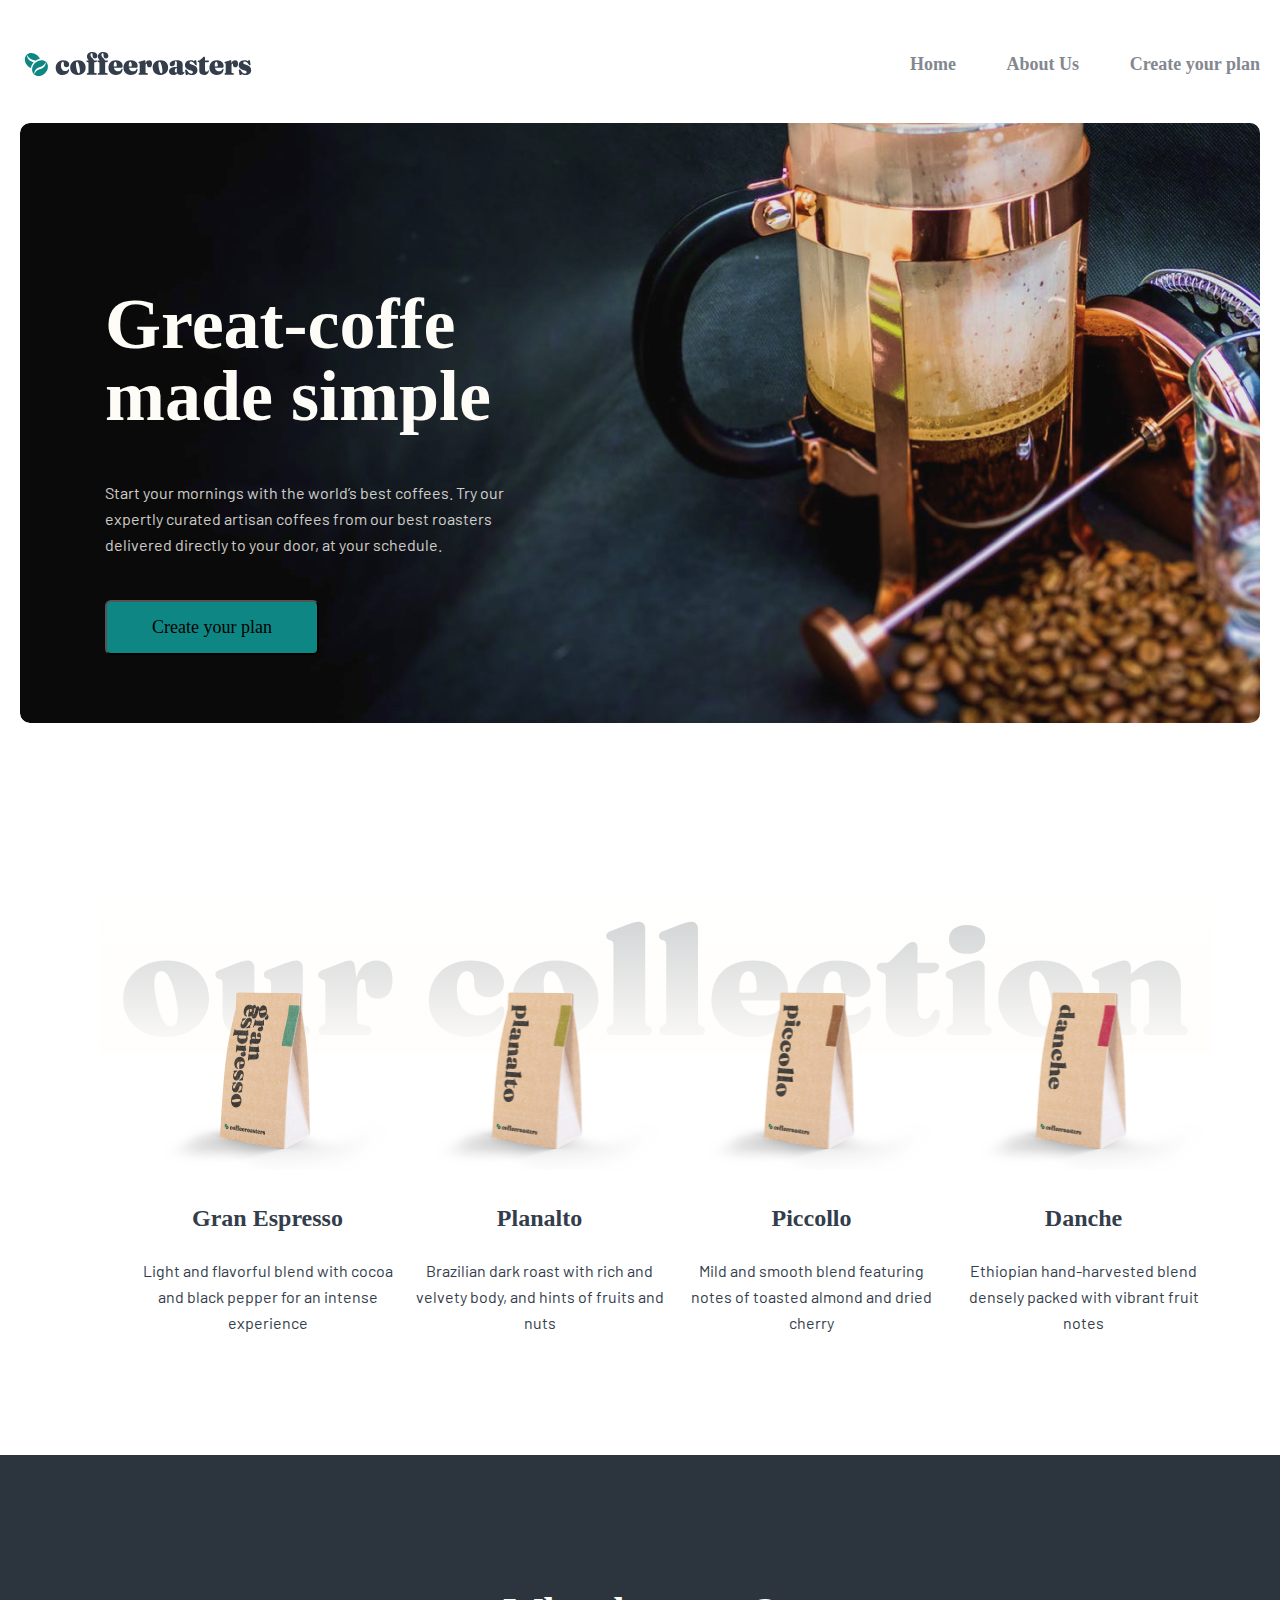
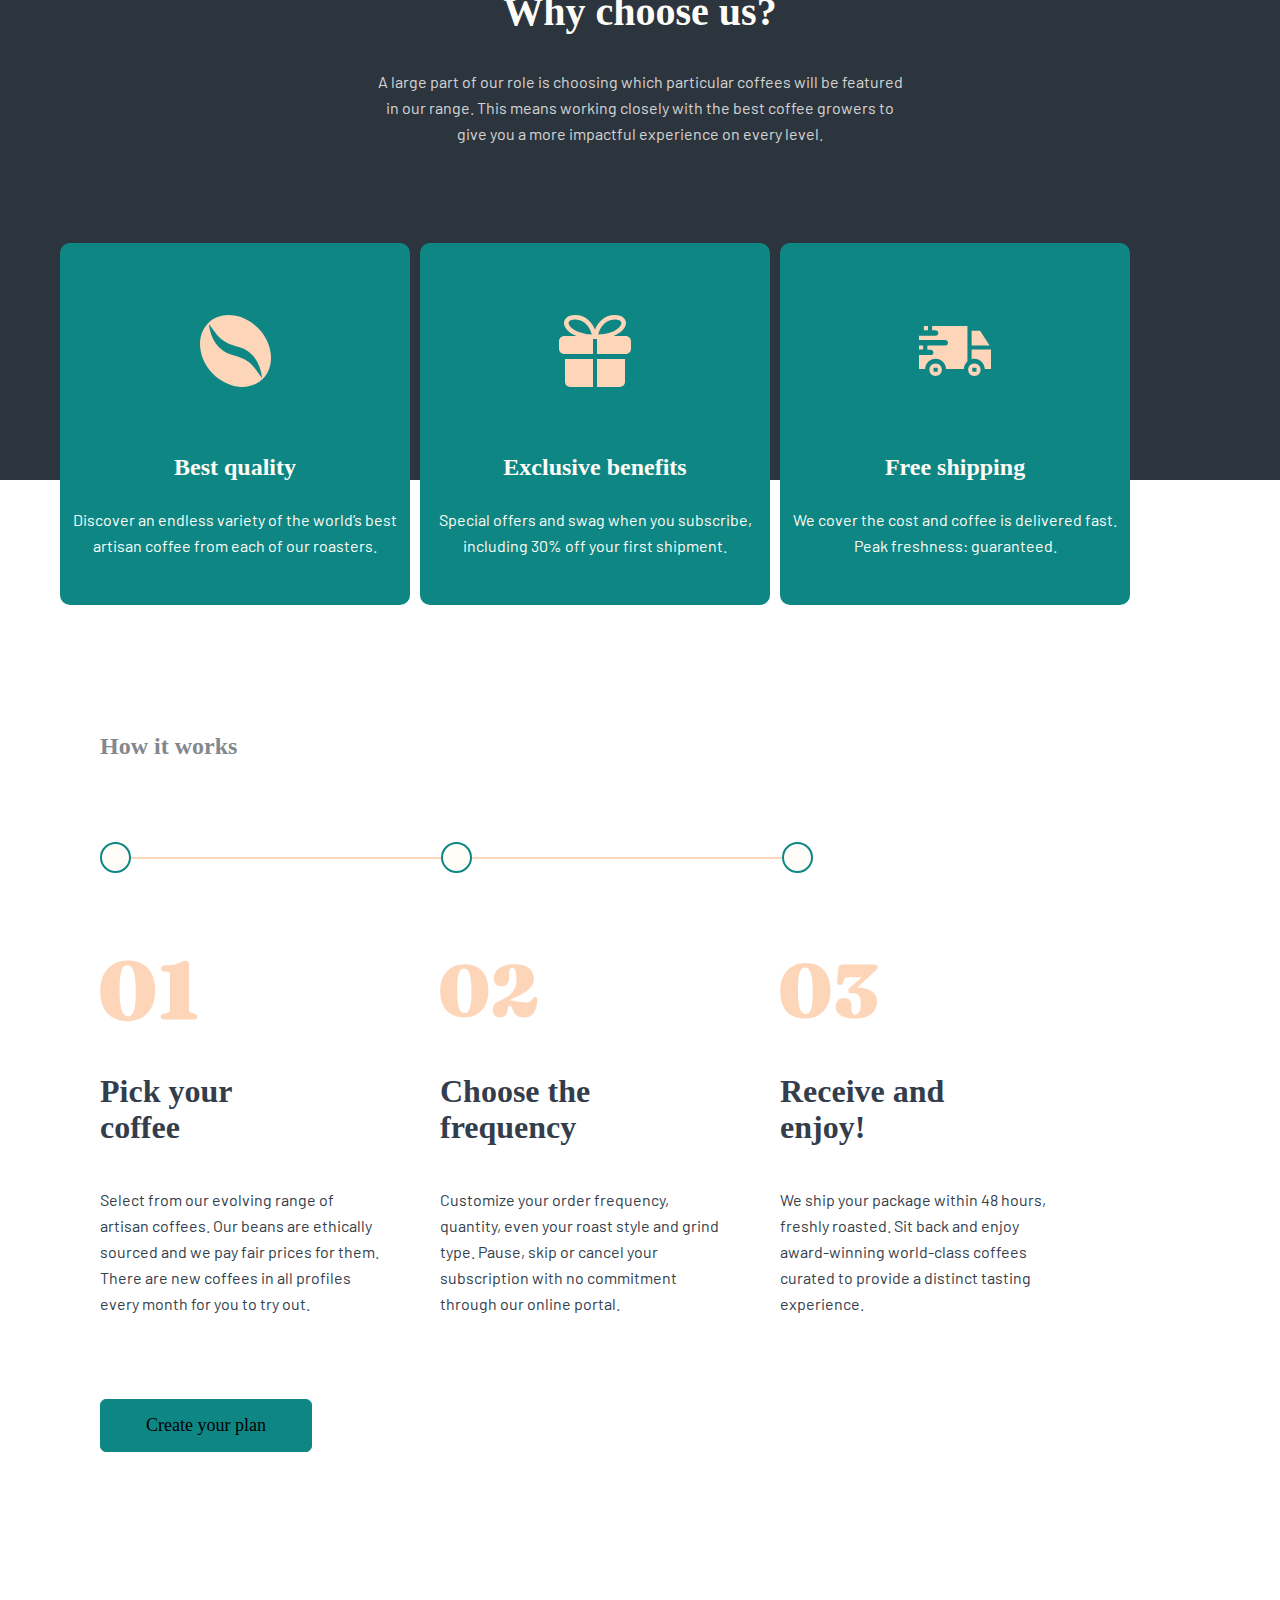
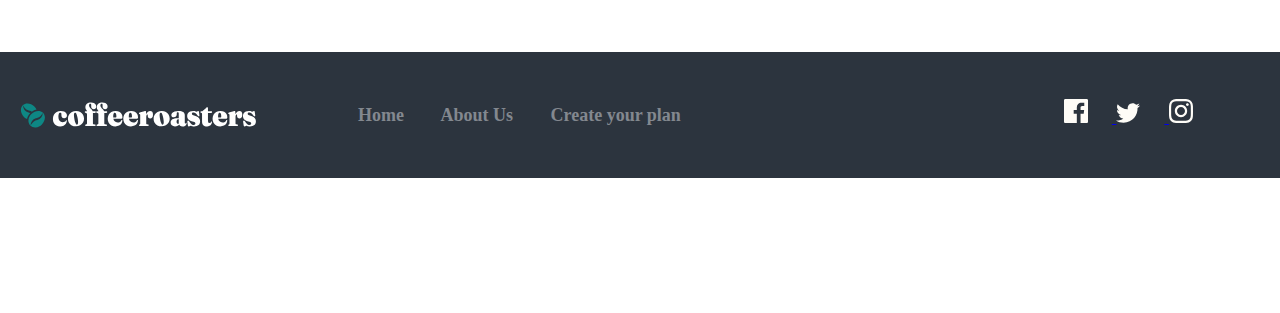
==== index.html @ 0858ba95 "first commit" ====
<!DOCTYPE html>
<html lang="en">
<head>
  <meta charset="UTF-8">
  <meta http-equiv="X-UA-Compatible" content="IE=edge">
  <meta name="viewport" content="width=device-width, initial-scale=1.0">
  <title>Coffeeroasters</title>
  <link rel="preconnect" href="https://fonts.googleapis.com">
<link rel="preconnect" href="https://fonts.gstatic.com" crossorigin>
<link href="https://fonts.googleapis.com/css2?family=Barlow:wght@400;600;700&family=Fraunces:opsz,wght@9..144,900&display=swap" rel="stylesheet">
  <link rel="stylesheet" href="./css/normalize.css">
  <link rel="stylesheet" href="./css/main.css">
</head>
<body>
  <!-- header -->
  <header>
    <div class="container">
      <div class="site-header">
        <img class="header-img" src="./img/site-logo.svg" width="236" height="26"  alt="site-logo">
        <div class="mini-box">
          <a class="header-link" href="#">Home</a>
          <a class="header-link" href="#">About Us</a>
          <a class="header-link" href="#">Create your plan</a>
        </div>
      </div>
    </div>
  </header>

<!-- section-1 -->


  <main>
    <section >
    <div class="container">
        <div class="great-coffe">
          <div class="gread-coffe-box">
            <h1 class="gread-coffe-heading">
              Great-coffe made simple
            </h1>
            <p class="gread-coffe-text">
              Start your mornings with the world’s best coffees. Try our expertly curated artisan coffees from our best roasters delivered directly to your door, at your schedule.
            </p>
            <button class="button">
              Create your plan
            </button>
          </div>
        </div>
      </div>
    </section>
    <!-- section-2 -->
    <section>
      <div class="container">
        <div class="style">
          <ul class="item">
            <li class="item-list">
              <img class="item-list-img" src="./img/gran.png" alt="gran-img">
              <h3 class="item-list-heading">
                Gran Espresso
              </h3>
              <p class="item-list-content">
                Light and flavorful blend with cocoa and black pepper for an intense experience
              </p>
            </li>
            <li class="item-list">
              <img class="item-list-img" src="./img/planalto.png" alt="planalto-img">
              <h3 class="item-list-heading">
                Planalto
              </h3>
              <p class="item-list-content">
                Brazilian dark roast with rich and velvety body, and hints of fruits and nuts
              </p>
            </li>
            <li class="item-list">
              <img class="item-list-img" src="./img/piccollo.png" alt="piccollo-img">
              <h3 class="item-list-heading">
                Piccollo
              </h3>
              <p class="item-list-content">
                Mild and smooth blend featuring notes of toasted almond and dried cherry
              </p>
            </li>
            <li class="item-list">
              <img class="item-list-img" src="./img/danche.png" alt="danche-img">
              <h3 class="item-list-heading">
                Danche
              </h3>
              <p class="item-list-content">
                Ethiopian hand-harvested blend densely packed with vibrant fruit notes
              </p>
            </li>
          </ul>
        </div>
      </div>
    </section>
    <!-- section-3 -->
    <section class="why-choose">
      <div class="container">
        <div class="why-choose-box">
          <div class="why-choose-box-mini">
            <h2 class="why-choose-heading">
              Why choose us?
            </h2>
            <p class="why-choose-text">
              A large part of our role is choosing which particular coffees will be featured 
              in our range. This means working closely with the best coffee growers to give 
              you a more impactful experience on every level.
            </p>
          </div>
          <ul class="unordered-list">
            <li class="unordered-list-item">
              <img class="unordered-list-img" src="./img/Shape.svg" alt="icon-img">
              <h3 class="unordered-list-heading">
                Best quality
              </h3>
              <p class="unordered-list-text">
                Discover an endless variety of the world’s best artisan coffee from each of our roasters.
              </p>
            </li>
            <li class="unordered-list-item">
              <img class="unordered-list-img" src="./img/Combined Shape.svg" alt="icon-img">
              <h3 class="unordered-list-heading">
                Exclusive benefits
              </h3>
              <p class="unordered-list-text">
                Special offers and swag when you subscribe, including 30% off your first shipment.
              </p>
            </li>
            <li class="unordered-list-item">
              <img class="unordered-list-img" src="./img/car.svg" width="72" height="72" alt="icon-img">
              <h3 class="unordered-list-heading">
                Free shipping
              </h3>
              <p class="unordered-list-text">
                We cover the cost and coffee is delivered fast. Peak freshness: guaranteed.
              </p>
            </li>
          </ul>
        </div>
      </div>
    </section>
    <!-- section-4 -->
    <section>
      <div class="container">
        <div class="card">
          <h3 class="card-heading">
            How it works
          </h3>
          <div class="works-line">
            <img class="card-img" src="./img/Oval.svg" alt="Oval-img" width="31" height="31">
            <div class="line"></div>
            <img class="card-img" src="./img/Oval.svg" alt="Oval-img" width="31" height="31">
            <div class="line"></div>
            <img class="card-img" src="./img/Oval.svg" alt="Oval-img" width="31" height="31">
          </div>
          <ul class="card-title">
            <li class="card-title-list">
              <img class="card-title-list-img" src="./img/01.svg" alt="number"  width="98" height="72">
              <h3 class="card-title-heding">
                Pick your coffee
              </h3>
              <p class="card-title-text">
                Select from our evolving range of artisan coffees. Our beans are ethically sourced and we pay fair prices for them. There are new coffees in all profiles every month for you to try out.
              </p>
            </li>
            <li class="card-title-list">
              <img class="card-title-list-img" src="./img/02.svg" alt="number"  width="98" height="72">
              <h3 class="card-title-heding">
                Choose the frequency
              </h3>
              <p class="card-title-text">
                Customize your order frequency, quantity, even your roast style and grind type. Pause, skip or cancel your subscription with no commitment through our online portal.
              </p>
            </li>
            <li class="card-title-list">
              <img class="card-title-list-img" src="./img/03.svg" alt="number"  width="98" height="72">
              <h3 class="card-title-heding">
                Receive and enjoy!
              </h3>
              <p class="card-title-text">
                We ship your package within 48 hours, freshly roasted. Sit back and enjoy award-winning world-class coffees curated to provide a distinct tasting experience.
              </p>
            </li>
          </ul>
          <button class="button-1">
            Create your plan
          </button>
        </div>
      </div>
    </section>
  </main>
  <footer class="site-footer">
    <div class="container">
      <div class="footer-box">
        <img class="footer-img" src="./img/site-logo 2.svg" alt="site-logo">
        <div>
          <a class="footer-link" href="#">Home</a>
          <a class="footer-link" href="#">About Us</a>
          <a class="footer-link" href="#">Create your plan</a>
        </div>
          <div class="footer-mini-box">
            <a href="https://www.facebook.com/">
              <img class="footer-images" src="./img/Facebook.svg" alt="icon-img">
            </a>
            <a href="https://www.twitter.com/">
              <img class="footer-images" src="./img/twitter.svg" alt="icon-img">
            </a>
            <a href="https://www.instagram.com/">
              <img class="footer-images" src="./img/instagram.svg" alt="icon-img">
            </a>
          </div>
      </div>
    </div>
  </footer>
</body>
</html>
---- css/main.css ----
* {
  box-sizing: border-box;
}

body {
  padding: 0;
  margin: 0;
  /* font-family: "Livvic", "Arial", sans-serif; */
  font-weight: 600;
  font-size: 18px;
  line-height: 28px;
  color: #ffffff;
}

.container {
  max-width: 1300px;
  padding-left: 20px;
  padding-right: 20px;
  margin-left: auto;
  margin-right: auto;
  margin: 0 auto;
  padding: 0 20px;
}


/* header */


.site-header {
  display: flex;
  align-items: center;
  text-align: center;
  justify-content: space-between;
  margin-bottom: 45px;
  margin-top: 50px;
}
.mini-box {
  width: 350px;
  display: flex;
  align-items: center;
  text-align: center;
  justify-content: space-between;
}
.header-link {
  text-decoration: none;
  color: #83888f;
}
.header-link:hover{
  color: black;
}


/* .section-1 */


.great-coffe {
  background-image: url("../img/Bitmap.jpg");
  background-repeat: no-repeat;
  background-size: cover;
  height: 600px;
  border-radius: 10px;
  margin-bottom: 136px;
}
.gread-coffe-box {
  width: 493px;
  padding-top: 117px;
  padding-bottom: 116px;
  padding-left: 85px;
}
.gread-coffe-heading {
  font-family:
  font-style: normal;
  width: 493px;
  font-weight: 900;
  font-size: 72px;
  line-height: 72px;
  color: #FEFCF7;

}
.gread-coffe-text {
  font-family: 'Barlow';
  font-style: normal;
  width: 445px;
  font-weight: 400;
  font-size: 16px;
  line-height: 26px;
  color: #FEFCF7;
  opacity: 0.8;
}
.button {
  widows: 217px;
  background-color: #0E8784;
  border-radius: 6px;
  padding: 15px 45px;
  text-align: center;
  margin-top: 26px;
}


/* section-2 */

.style {
  background-image: url("../img/bg-img.svg");
  background-repeat: no-repeat;
  height: 196px;
  margin-left: 80px;
  padding-top: 100px;
  margin-bottom: 400px;
}
.item {
  list-style: none;
  width: 1111px;
  display: flex;
  align-items: center;
  text-align: center;
  justify-content: space-between;
  /* margin-top: 00px; */

}
.item-list {

}
.item-list-img {
width: 255px;
height: 193px;
}
.item-list-heading {
  font-family: 'Fraunces 9pt';
  font-style: normal;
  font-weight: 900;
  font-size: 24px;
  line-height: 32px;
  text-align: center;
  color: #333D4B;

}
.item-list-content {
  font-family: 'Barlow';
  font-style: normal;
  width: 255px;
  font-weight: 400;
  font-size: 16px;
  line-height: 26px;
  text-align: center;
  color: #333D4B;
}



/* section-3 */

.why-choose {
background-color: #2C343E;
}
.why-choose-box {
  position: relative;
  margin-bottom: 250px;

}
.why-choose-box-mini{

  max-width: 540px;
  padding-top: 100px;
  margin-left: auto;
  margin-right: auto;
  padding-bottom: 317px;
  /* padding-left: 317px; */


}
.why-choose-heading {
  font-family: 'Fraunces 9pt';
  font-style: normal;
  font-weight: 900;
  font-size: 40px;
  line-height: 48px;
  text-align: center;
  color: #FEFCF7;
}
.why-choose-text {
  font-family: 'Barlow';
  font-style: normal;
  font-weight: 400;
  font-size: 16px;
  line-height: 26px;
  text-align: center;
  color: #FEFCF7;
  mix-blend-mode: normal;
  opacity: 0.8;
}
.unordered-list {
  position: absolute;
  top: 370px;
  list-style: none;
  width: 1110px;
  display: flex;
  align-items: center;
  text-align: center;
  justify-content: space-between;

}
.unordered-list-item {
  width: 350px;
  background-color: #0E8784;
  border-radius: 10px;

    
}
.unordered-list-img {
  margin-top: 72px;
  margin-bottom: 56px;

}
.unordered-list-heading {
  margin: 0;
  margin-bottom: 24px;
  font-family: 'Fraunces 9pt';
  font-style: normal;
  font-weight: 900;
  font-size: 24px;
  line-height: 32px;
  text-align: center;
  color: #FEFCF7;
}
.unordered-list-text {
  margin: 0;
  padding-bottom: 46px;
  font-family: 'Barlow';
  font-style: normal;
  font-weight: 400;
  font-size: 16px;
  line-height: 26px;
  text-align: center;
  color: #FEFCF7;
}




/* section-4 */



.card {

}
.card-heading {
  width: 255px;
  padding-left: 80px;
  font-family: 'Fraunces 9pt';
  font-style: normal;
  font-weight: 900;
  font-size: 24px;
  line-height: 32px;
  color: #83888F;
  margin-bottom: 80px;

}
.works-line{
  display: flex;
  align-items: center;
  text-align: center;
  margin-bottom: 82px;
  padding-left: 80px;
}
.card-img{
  widows: 31px;
  height: 31px;
  margin: 0;
  padding: 0;

}
.line {
  width: 310px;
  height: 2px;
  background-color: #fdd6ba;
}


.card-title {
  width: 1045px;
  list-style: none;
  display: flex;
  align-items: center;
  padding-left: 80px;
  /* text-align: center; */
  justify-content: space-between;
}
.card-title-list {
  width: 285px;
}

.card-title-list-img {
  width: 98px;
  height: 72px;
  margin-right: 95px;
  margin-bottom: 38px;
}
.card-title-heding {
  padding: 0;
  margin: 0;
  margin-bottom: 42px;
  font-family: 'Fraunces 9pt';
  font-style: normal;
  font-weight: 900;
  font-size: 32px;
  line-height: 36px;
  color: #333D4B;
  width: 210px;
}
.card-title-text {
  width: 285px;
  padding: 0;
  margin: 0;
  margin-bottom: 64px;
  font-family: 'Barlow';
  font-style: normal;
  font-weight: 400;
  font-size: 16px;
  line-height: 26px;
  color: #333D4B;
  
}
.button-1 {
  widows: 217px;
  background-color: #0E8784;;
  border: solid 1.5px #0E8784;;
  border-radius: 6px;
  padding: 15px 45px;
  text-align: center;
  margin-left: 80px;
  margin-bottom: 200px;
  

}
.site-footer{
  background-color: #2C343E;
}




.footer-box{
  display: flex;
  align-items: center;
  padding-top: 47px;
  padding-bottom: 47px;
  margin-bottom: 135px;

}

.footer-img{
  padding-right: 102px;
}
.footer-link {
  text-decoration: none;
  color: #83888f;
  padding-right: 33px;
}
.footer-link:hover{
  color: black;
}

.footer-mini-box{
  padding-left: 350px;
}

.footer-images{
  padding-right: 24px;
}
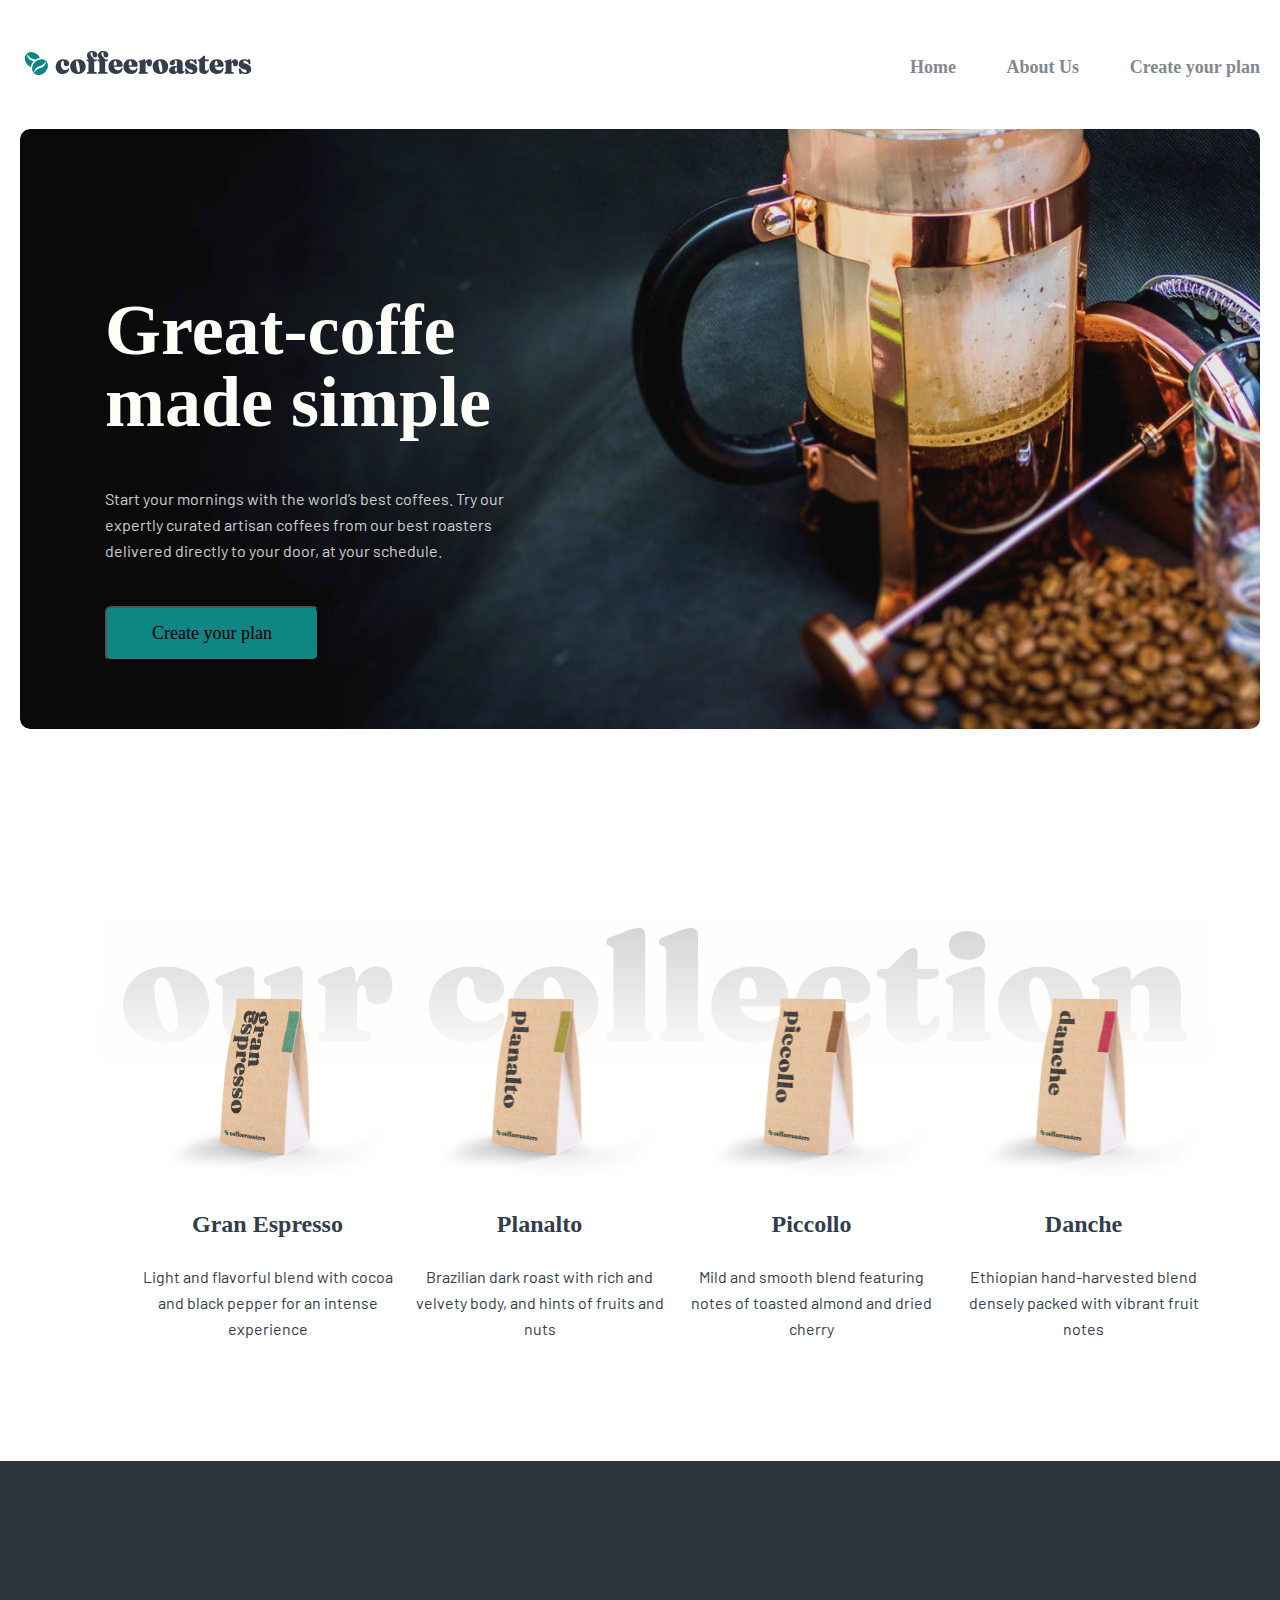
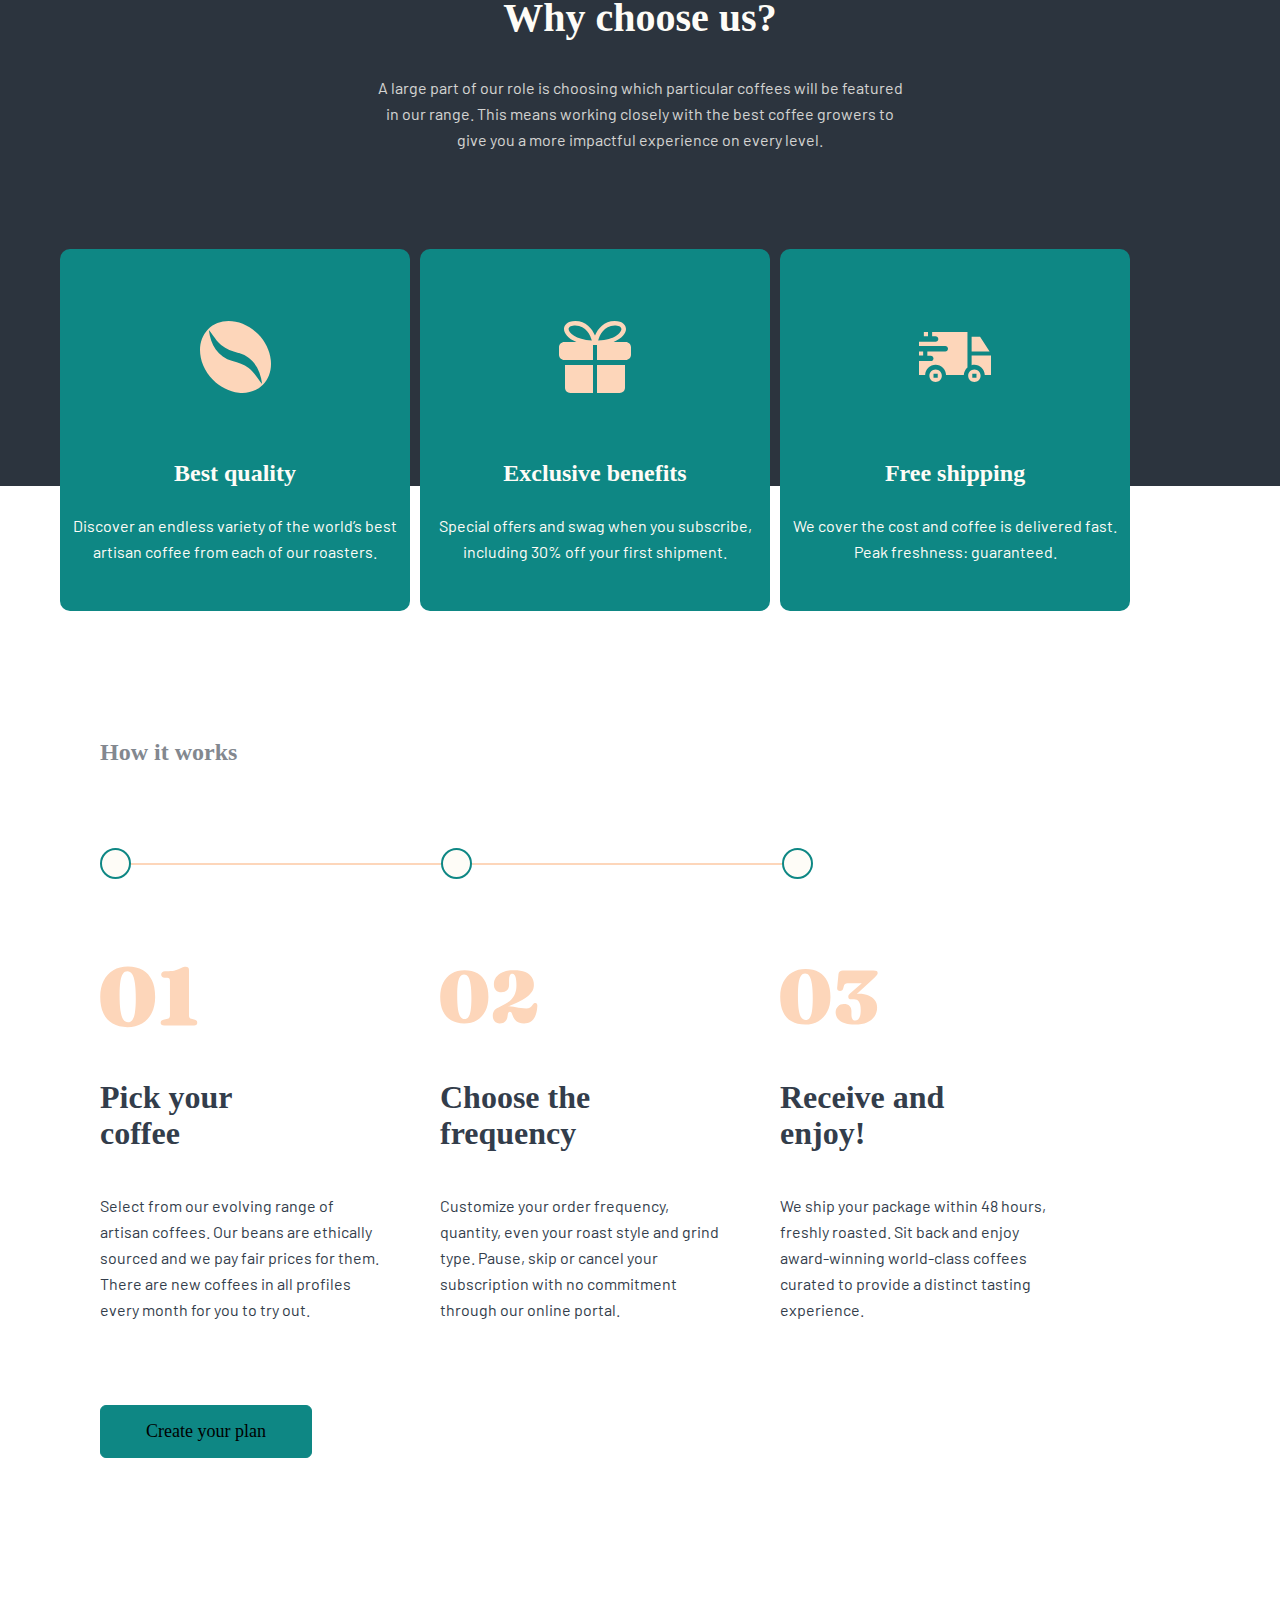
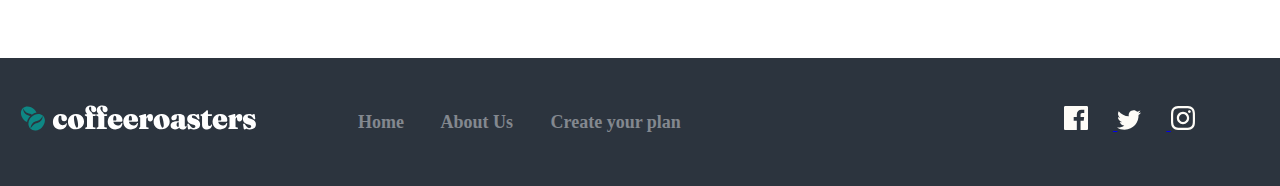
==== commit 5b76f3db: "about page full" ====
--- a/index.html
+++ b/index.html
@@ -15,12 +15,14 @@
   <!-- header -->
   <header>
     <div class="container">
-      <div class="site-header">
-        <img class="header-img" src="./img/site-logo.svg" width="236" height="26"  alt="site-logo">
-        <div class="mini-box">
-          <a class="header-link" href="#">Home</a>
-          <a class="header-link" href="#">About Us</a>
-          <a class="header-link" href="#">Create your plan</a>
+      <div class="header">
+        <a href="#">
+          <img class="header__img" src="./img/site-logo.svg" width="236" height="26"  alt="site-logo">
+        </a>
+        <div class="header__box">
+          <a class="header__link" href="./index.html">Home</a>
+          <a class="header__link" href="./about.html">About Us</a>
+          <a class="header__link" href="#">Create your plan</a>
         </div>
       </div>
     </div>
@@ -32,59 +34,63 @@
   <main>
     <section >
     <div class="container">
-        <div class="great-coffe">
-          <div class="gread-coffe-box">
-            <h1 class="gread-coffe-heading">
+        <div class="mornings">
+          <div class="mornings__box">
+            <h1 class="mornings__heading">
               Great-coffe made simple
             </h1>
-            <p class="gread-coffe-text">
+            <p class="mornings__text">
               Start your mornings with the world’s best coffees. Try our expertly curated artisan coffees from our best roasters delivered directly to your door, at your schedule.
             </p>
-            <button class="button">
+            <button class="mornings__button">
               Create your plan
             </button>
           </div>
         </div>
       </div>
     </section>
+
+
     <!-- section-2 -->
+
+
     <section>
       <div class="container">
-        <div class="style">
-          <ul class="item">
-            <li class="item-list">
-              <img class="item-list-img" src="./img/gran.png" alt="gran-img">
-              <h3 class="item-list-heading">
+        <div class="our-collection">
+          <ul class="our-collection__card">
+            <li class="our-collection__list">
+              <img class="our-collection__img" src="./img/gran.png" alt="gran-img">
+              <h3 class="our-collection__heading">
                 Gran Espresso
               </h3>
-              <p class="item-list-content">
+              <p class="our-collection__content">
                 Light and flavorful blend with cocoa and black pepper for an intense experience
               </p>
             </li>
-            <li class="item-list">
-              <img class="item-list-img" src="./img/planalto.png" alt="planalto-img">
-              <h3 class="item-list-heading">
+            <li class="our-collection__list">
+              <img class="our-collection__img" src="./img/planalto.png" alt="planalto-img">
+              <h3 class="our-collection__heading">
                 Planalto
               </h3>
-              <p class="item-list-content">
+              <p class="our-collection__content">
                 Brazilian dark roast with rich and velvety body, and hints of fruits and nuts
               </p>
             </li>
-            <li class="item-list">
-              <img class="item-list-img" src="./img/piccollo.png" alt="piccollo-img">
-              <h3 class="item-list-heading">
+            <li class="our-collection__list">
+              <img class="our-collection__img" src="./img/piccollo.png" alt="piccollo-img">
+              <h3 class="our-collection__heading">
                 Piccollo
               </h3>
-              <p class="item-list-content">
+              <p class="our-collection__content">
                 Mild and smooth blend featuring notes of toasted almond and dried cherry
               </p>
             </li>
-            <li class="item-list">
-              <img class="item-list-img" src="./img/danche.png" alt="danche-img">
-              <h3 class="item-list-heading">
+            <li class="our-collection__list">
+              <img class="our-collection__img" src="./img/danche.png" alt="danche-img">
+              <h3 class="our-collection__heading">
                 Danche
               </h3>
-              <p class="item-list-content">
+              <p class="our-collection__content">
                 Ethiopian hand-harvested blend densely packed with vibrant fruit notes
               </p>
             </li>
@@ -92,45 +98,49 @@
         </div>
       </div>
     </section>
+
+
     <!-- section-3 -->
+
+
     <section class="why-choose">
       <div class="container">
-        <div class="why-choose-box">
-          <div class="why-choose-box-mini">
-            <h2 class="why-choose-heading">
+        <div class="why-choose__box">
+          <div class="why-choose__box-mini">
+            <h2 class="why-choose__heading">
               Why choose us?
             </h2>
-            <p class="why-choose-text">
+            <p class="why-choose__text">
               A large part of our role is choosing which particular coffees will be featured 
               in our range. This means working closely with the best coffee growers to give 
               you a more impactful experience on every level.
             </p>
           </div>
-          <ul class="unordered-list">
-            <li class="unordered-list-item">
-              <img class="unordered-list-img" src="./img/Shape.svg" alt="icon-img">
-              <h3 class="unordered-list-heading">
+          <ul class="why-choose__unordered-list">
+            <li class="why-choose__unordered-list-item">
+              <img class="why-choose__unordered-list-img" src="./img/Shape.svg" alt="icon-img">
+              <h3 class="why-choose__unordered-list-heading">
                 Best quality
               </h3>
-              <p class="unordered-list-text">
+              <p class="why-choose__unordered-list-text">
                 Discover an endless variety of the world’s best artisan coffee from each of our roasters.
               </p>
             </li>
-            <li class="unordered-list-item">
-              <img class="unordered-list-img" src="./img/Combined Shape.svg" alt="icon-img">
-              <h3 class="unordered-list-heading">
+            <li class="why-choose__unordered-list-item">
+              <img class="why-choose__unordered-list-img" src="./img/Combined Shape.svg" alt="icon-img">
+              <h3 class="why-choose__unordered-list-heading">
                 Exclusive benefits
               </h3>
-              <p class="unordered-list-text">
+              <p class="why-choose__unordered-list-text">
                 Special offers and swag when you subscribe, including 30% off your first shipment.
               </p>
             </li>
-            <li class="unordered-list-item">
-              <img class="unordered-list-img" src="./img/car.svg" width="72" height="72" alt="icon-img">
-              <h3 class="unordered-list-heading">
+            <li class="why-choose__unordered-list-item">
+              <img class="why-choose__unordered-list-img" src="./img/car.svg" width="72" height="72" alt="icon-img">
+              <h3 class="why-choose__unordered-list-heading">
                 Free shipping
               </h3>
-              <p class="unordered-list-text">
+              <p class="why-choose__unordered-list-text">
                 We cover the cost and coffee is delivered fast. Peak freshness: guaranteed.
               </p>
             </li>
@@ -142,70 +152,72 @@
     <section>
       <div class="container">
         <div class="card">
-          <h3 class="card-heading">
+          <h3 class="card__heading">
             How it works
           </h3>
-          <div class="works-line">
-            <img class="card-img" src="./img/Oval.svg" alt="Oval-img" width="31" height="31">
-            <div class="line"></div>
-            <img class="card-img" src="./img/Oval.svg" alt="Oval-img" width="31" height="31">
-            <div class="line"></div>
-            <img class="card-img" src="./img/Oval.svg" alt="Oval-img" width="31" height="31">
-          </div>
-          <ul class="card-title">
-            <li class="card-title-list">
-              <img class="card-title-list-img" src="./img/01.svg" alt="number"  width="98" height="72">
-              <h3 class="card-title-heding">
+          <div class="card__works-line">
+            <img class="card__img" src="./img/Oval.svg" alt="Oval-img" width="31" height="31">
+            <div class="card__line"></div>
+            <img class="card__img" src="./img/Oval.svg" alt="Oval-img" width="31" height="31">
+            <div class="card__line"></div>
+            <img class="card__img" src="./img/Oval.svg" alt="Oval-img" width="31" height="31">
+          </div>
+          <ul class="card__title">
+            <li class="card__title-list">
+              <img class="card__title-list-img" src="./img/01.svg" alt="number"  width="98" height="72">
+              <h3 class="card__title-heding">
                 Pick your coffee
               </h3>
-              <p class="card-title-text">
+              <p class="card__title-text">
                 Select from our evolving range of artisan coffees. Our beans are ethically sourced and we pay fair prices for them. There are new coffees in all profiles every month for you to try out.
               </p>
             </li>
-            <li class="card-title-list">
-              <img class="card-title-list-img" src="./img/02.svg" alt="number"  width="98" height="72">
-              <h3 class="card-title-heding">
+            <li class="card__title-list">
+              <img class="card__title-list-img" src="./img/02.svg" alt="number"  width="98" height="72">
+              <h3 class="card__title-heding">
                 Choose the frequency
               </h3>
-              <p class="card-title-text">
+              <p class="card__title-text">
                 Customize your order frequency, quantity, even your roast style and grind type. Pause, skip or cancel your subscription with no commitment through our online portal.
               </p>
             </li>
-            <li class="card-title-list">
-              <img class="card-title-list-img" src="./img/03.svg" alt="number"  width="98" height="72">
-              <h3 class="card-title-heding">
+            <li class="card__title-list">
+              <img class="card__title-list-img" src="./img/03.svg" alt="number"  width="98" height="72">
+              <h3 class="card__title-heding">
                 Receive and enjoy!
               </h3>
-              <p class="card-title-text">
+              <p class="card__title-text">
                 We ship your package within 48 hours, freshly roasted. Sit back and enjoy award-winning world-class coffees curated to provide a distinct tasting experience.
               </p>
             </li>
           </ul>
-          <button class="button-1">
+          <button class="card__button-1">
             Create your plan
           </button>
         </div>
       </div>
     </section>
   </main>
-  <footer class="site-footer">
+  <footer class="footer">
     <div class="container">
-      <div class="footer-box">
-        <img class="footer-img" src="./img/site-logo 2.svg" alt="site-logo">
+      <div class="footer__box">
+        <a href="#">
+          <img class="footer__img" src="./img/site-logo 2.svg" alt="site-logo">
+        </a>
         <div>
-          <a class="footer-link" href="#">Home</a>
-          <a class="footer-link" href="#">About Us</a>
-          <a class="footer-link" href="#">Create your plan</a>
-        </div>
-          <div class="footer-mini-box">
+          <a class="footer__link" href="#">Home</a>
+          <a class="footer__link" href="./about.html">About Us</a>
+          <a class="footer__link" href="#">Create your plan</a>
+        </div>
+          <div class="footer__mini-box">
             <a href="https://www.facebook.com/">
-              <img class="footer-images" src="./img/Facebook.svg" alt="icon-img">
+              <img class="footer__icon" src="./img/Facebook.svg" alt="icon-img">
             </a>
             <a href="https://www.twitter.com/">
-              <img class="footer-images" src="./img/twitter.svg" alt="icon-img">
+              <img  class="footer__icon" src="./img/twitter.svg" alt="icon-img">
             </a>
             <a href="https://www.instagram.com/">
-              <img class="footer-images" src="./img/instagram.svg" alt="icon-img">
+              <img  class="footer__icon" src="./img/instagram.svg" alt="icon-img">
             </a>
           </div>
       </div>
--- a/css/main.css
+++ b/css/main.css
@@ -26,7 +26,7 @@
 /* header */
 
 
-.site-header {
+.header {
   display: flex;
   align-items: center;
   text-align: center;
@@ -34,18 +34,18 @@
   margin-bottom: 45px;
   margin-top: 50px;
 }
-.mini-box {
+.header__box {
   width: 350px;
   display: flex;
   align-items: center;
   text-align: center;
   justify-content: space-between;
 }
-.header-link {
+.header__link {
   text-decoration: none;
   color: #83888f;
 }
-.header-link:hover{
+.header__link:hover{
   color: black;
 }
 
@@ -53,7 +53,7 @@
 /* .section-1 */
 
 
-.great-coffe {
+.mornings {
   background-image: url("../img/Bitmap.jpg");
   background-repeat: no-repeat;
   background-size: cover;
@@ -61,13 +61,13 @@
   border-radius: 10px;
   margin-bottom: 136px;
 }
-.gread-coffe-box {
+.mornings__box {
   width: 493px;
   padding-top: 117px;
   padding-bottom: 116px;
   padding-left: 85px;
 }
-.gread-coffe-heading {
+.mornings__heading {
   font-family:
   font-style: normal;
   width: 493px;
@@ -77,7 +77,7 @@
   color: #FEFCF7;
 
 }
-.gread-coffe-text {
+.mornings__text {
   font-family: 'Barlow';
   font-style: normal;
   width: 445px;
@@ -87,7 +87,7 @@
   color: #FEFCF7;
   opacity: 0.8;
 }
-.button {
+.mornings__button {
   widows: 217px;
   background-color: #0E8784;
   border-radius: 6px;
@@ -99,7 +99,7 @@
 
 /* section-2 */
 
-.style {
+.our-collection {
   background-image: url("../img/bg-img.svg");
   background-repeat: no-repeat;
   height: 196px;
@@ -107,7 +107,7 @@
   padding-top: 100px;
   margin-bottom: 400px;
 }
-.item {
+.our-collection__card {
   list-style: none;
   width: 1111px;
   display: flex;
@@ -117,14 +117,14 @@
   /* margin-top: 00px; */
 
 }
-.item-list {
-
-}
-.item-list-img {
+.our-collection__list {
+
+}
+.our-collection__img {
 width: 255px;
 height: 193px;
 }
-.item-list-heading {
+.our-collection__heading {
   font-family: 'Fraunces 9pt';
   font-style: normal;
   font-weight: 900;
@@ -134,7 +134,7 @@
   color: #333D4B;
 
 }
-.item-list-content {
+.our-collection__content {
   font-family: 'Barlow';
   font-style: normal;
   width: 255px;
@@ -152,12 +152,12 @@
 .why-choose {
 background-color: #2C343E;
 }
-.why-choose-box {
+.why-choose__box {
   position: relative;
   margin-bottom: 250px;
 
 }
-.why-choose-box-mini{
+.why-choose__box-mini{
 
   max-width: 540px;
   padding-top: 100px;
@@ -168,7 +168,7 @@
 
 
 }
-.why-choose-heading {
+.why-choose__heading {
   font-family: 'Fraunces 9pt';
   font-style: normal;
   font-weight: 900;
@@ -177,7 +177,7 @@
   text-align: center;
   color: #FEFCF7;
 }
-.why-choose-text {
+.why-choose__text {
   font-family: 'Barlow';
   font-style: normal;
   font-weight: 400;
@@ -188,7 +188,7 @@
   mix-blend-mode: normal;
   opacity: 0.8;
 }
-.unordered-list {
+.why-choose__unordered-list {
   position: absolute;
   top: 370px;
   list-style: none;
@@ -199,19 +199,21 @@
   justify-content: space-between;
 
 }
-.unordered-list-item {
+.why-choose__unordered-list-item {
   width: 350px;
   background-color: #0E8784;
   border-radius: 10px;
-
-    
-}
-.unordered-list-img {
+  transition: 0.5s;
+}
+.why-choose__unordered-list-item:hover {
+  transform: scale(1.1);
+}
+.why-choose__unordered-list-img {
   margin-top: 72px;
   margin-bottom: 56px;
 
 }
-.unordered-list-heading {
+.why-choose__unordered-list-heading {
   margin: 0;
   margin-bottom: 24px;
   font-family: 'Fraunces 9pt';
@@ -222,7 +224,7 @@
   text-align: center;
   color: #FEFCF7;
 }
-.unordered-list-text {
+.why-choose__unordered-list-text {
   margin: 0;
   padding-bottom: 46px;
   font-family: 'Barlow';
@@ -244,7 +246,7 @@
 .card {
 
 }
-.card-heading {
+.card__heading {
   width: 255px;
   padding-left: 80px;
   font-family: 'Fraunces 9pt';
@@ -256,28 +258,28 @@
   margin-bottom: 80px;
 
 }
-.works-line{
+.card__works-line{
   display: flex;
   align-items: center;
   text-align: center;
   margin-bottom: 82px;
   padding-left: 80px;
 }
-.card-img{
+.card__img{
   widows: 31px;
   height: 31px;
   margin: 0;
   padding: 0;
 
 }
-.line {
+.card__line {
   width: 310px;
   height: 2px;
   background-color: #fdd6ba;
 }
 
 
-.card-title {
+.card__title {
   width: 1045px;
   list-style: none;
   display: flex;
@@ -286,17 +288,17 @@
   /* text-align: center; */
   justify-content: space-between;
 }
-.card-title-list {
+.card__title-list {
   width: 285px;
 }
 
-.card-title-list-img {
+.card__title-list-img {
   width: 98px;
   height: 72px;
   margin-right: 95px;
   margin-bottom: 38px;
 }
-.card-title-heding {
+.card__title-heding {
   padding: 0;
   margin: 0;
   margin-bottom: 42px;
@@ -308,7 +310,7 @@
   color: #333D4B;
   width: 210px;
 }
-.card-title-text {
+.card__title-text {
   width: 285px;
   padding: 0;
   margin: 0;
@@ -321,7 +323,7 @@
   color: #333D4B;
   
 }
-.button-1 {
+.card__button-1 {
   widows: 217px;
   background-color: #0E8784;;
   border: solid 1.5px #0E8784;;
@@ -333,38 +335,244 @@
   
 
 }
-.site-footer{
+.footer{
   background-color: #2C343E;
 }
 
 
 
 
-.footer-box{
+.footer__box{
   display: flex;
   align-items: center;
   padding-top: 47px;
   padding-bottom: 47px;
-  margin-bottom: 135px;
-
-}
-
-.footer-img{
+  /* margin-bottom: 135px; */
+
+}
+
+.footer__img{
   padding-right: 102px;
 }
-.footer-link {
+.footer__link {
   text-decoration: none;
   color: #83888f;
   padding-right: 33px;
 }
-.footer-link:hover{
+.footer__link:hover{
   color: black;
 }
 
-.footer-mini-box{
+.footer__mini-box{
   padding-left: 350px;
-}
-
-.footer-images{
-  padding-right: 24px;
-}
+  transition: 0.5s;
+}
+
+.footer__mini-box img:hover{
+  transform: scale(1.2);
+  background-color: coral;
+}
+.footer__icon{
+  margin-right: 25px;
+}
+
+
+
+
+                                                        /* about section-1 */
+
+
+
+.coffeeroasters {
+  background-image: url("../img/milk-coffe.png");
+  background-repeat: no-repeat;
+  background-size: cover;
+  height: 450px;
+  border-radius: 10px;
+  margin-bottom: 168px;
+}
+.coffeeroasters__heading {
+  padding: 0;
+  margin: 0;
+  padding-top: 137px;
+  padding-left: 85px;
+  margin-bottom: 24px;
+  font-family: 'Fraunces 9pt';
+  font-style: normal;
+  font-weight: 900;
+  font-size: 40px;
+  line-height: 48px;
+  color: #FEFCF7;
+}
+.coffeeroasters__text {
+  width: 445px;
+  padding: 0;
+  margin: 0;
+  padding-left: 85px;
+  margin-bottom: 137px;
+  font-family: 'Barlow';
+  font-style: normal;
+  font-weight: 400;
+  font-size: 16px;
+  line-height: 26px;
+  color: #FEFCF7;
+}
+
+
+
+                                        /* about section-2 */
+
+
+.our-commitmen {
+  display: flex;
+  align-items: center;
+  justify-content: space-between;
+  margin: 0;
+  padding: 0;
+  /* width: 1110px; */
+  padding-left: 165px;
+  padding-right: 165px;
+  margin-bottom: 256px;
+}
+.our-commitment__img {
+  width: 445px;
+  height: 520px;
+
+}
+.our-commitment__box {
+  width: 540px;
+  margin-left: 125px;
+    
+
+}
+.our-commitment__heading {
+  font-family: 'Fraunces 9pt';
+  font-style: normal;
+  font-weight: 900;
+  font-size: 40px;
+  line-height: 48px;
+  color: #333D4B;
+}
+.our-commitment__content {
+  font-family: 'Barlow';
+  font-style: normal;
+  font-weight: 400;
+  font-size: 16px;
+  line-height: 26px;
+  color: #333D4B;
+  mix-blend-mode: normal;
+  opacity: 0.8;
+}
+
+/*  about section-3  */
+
+
+
+.uncompromising {
+  background-color: #2c343e;
+  margin-bottom: 168px;
+}
+.uncompromising__box {
+  display: flex;
+  align-items: center;
+  position: relative;
+}
+.uncompromising__mini-box {
+  width: 540px;
+  margin: 0;
+  padding: 0;
+  margin-left: 85px;
+  margin-top: 100px;
+  margin-right: 125px;
+  margin-bottom: 176px;
+
+}
+.uncompromising__heading {
+  font-family: 'Fraunces 9pt';
+  font-style: normal;
+  font-weight: 900;
+  font-size: 40px;
+  line-height: 48px;
+  color: #fefcf7;
+}
+.uncompromising__content {
+  font-family: 'Barlow';
+  font-style: normal;
+  font-weight: 400;
+  font-size: 16px;
+  line-height: 26px;
+  color: #FEFCF7;
+  mix-blend-mode: normal;
+  opacity: 0.8;
+}
+.uncompromising__img{
+  width: 445px;
+  height: 474px;
+  padding: 0;
+  margin: 0;
+  border-radius: 10px;
+  position: absolute;
+  left: 750px;
+  top: -80px;
+}
+
+
+
+
+
+/*   about section-4  */
+
+.countries {
+  width: 1045px;
+  margin-left: 165px;
+  margin-bottom: 168px;
+}
+.countries__heading {
+  padding: 0;
+  margin: 0;
+  margin-left: 50px;
+  margin-bottom: 72px;
+  font-family: 'Fraunces 9pt';
+  font-style: normal;
+  font-weight: 900;
+  font-size: 24px;
+  line-height: 32px;
+  color: #83888F;
+
+}
+.countries__item {
+  list-style: none;
+  display: flex;
+  align-items: center;
+
+}
+.countries__item-list {
+  margin-right: 95px;
+}
+.countries__img-icon {
+
+}
+.countries__heading-h3 {
+  font-family: 'Fraunces 9pt';
+  font-style: normal;
+  font-weight: 900;
+  font-size: 32px;
+  line-height: 36px;
+  color: #333D4B;
+
+}
+.countries__text {
+  font-family: 'Barlow';
+  font-style: normal;
+  font-weight: 400;
+  font-size: 16px;
+  line-height: 26px;
+  color: #333D4B;
+  widows: 130px;
+  height: 120px;
+
+}
+
+
+
+/* about footer  */